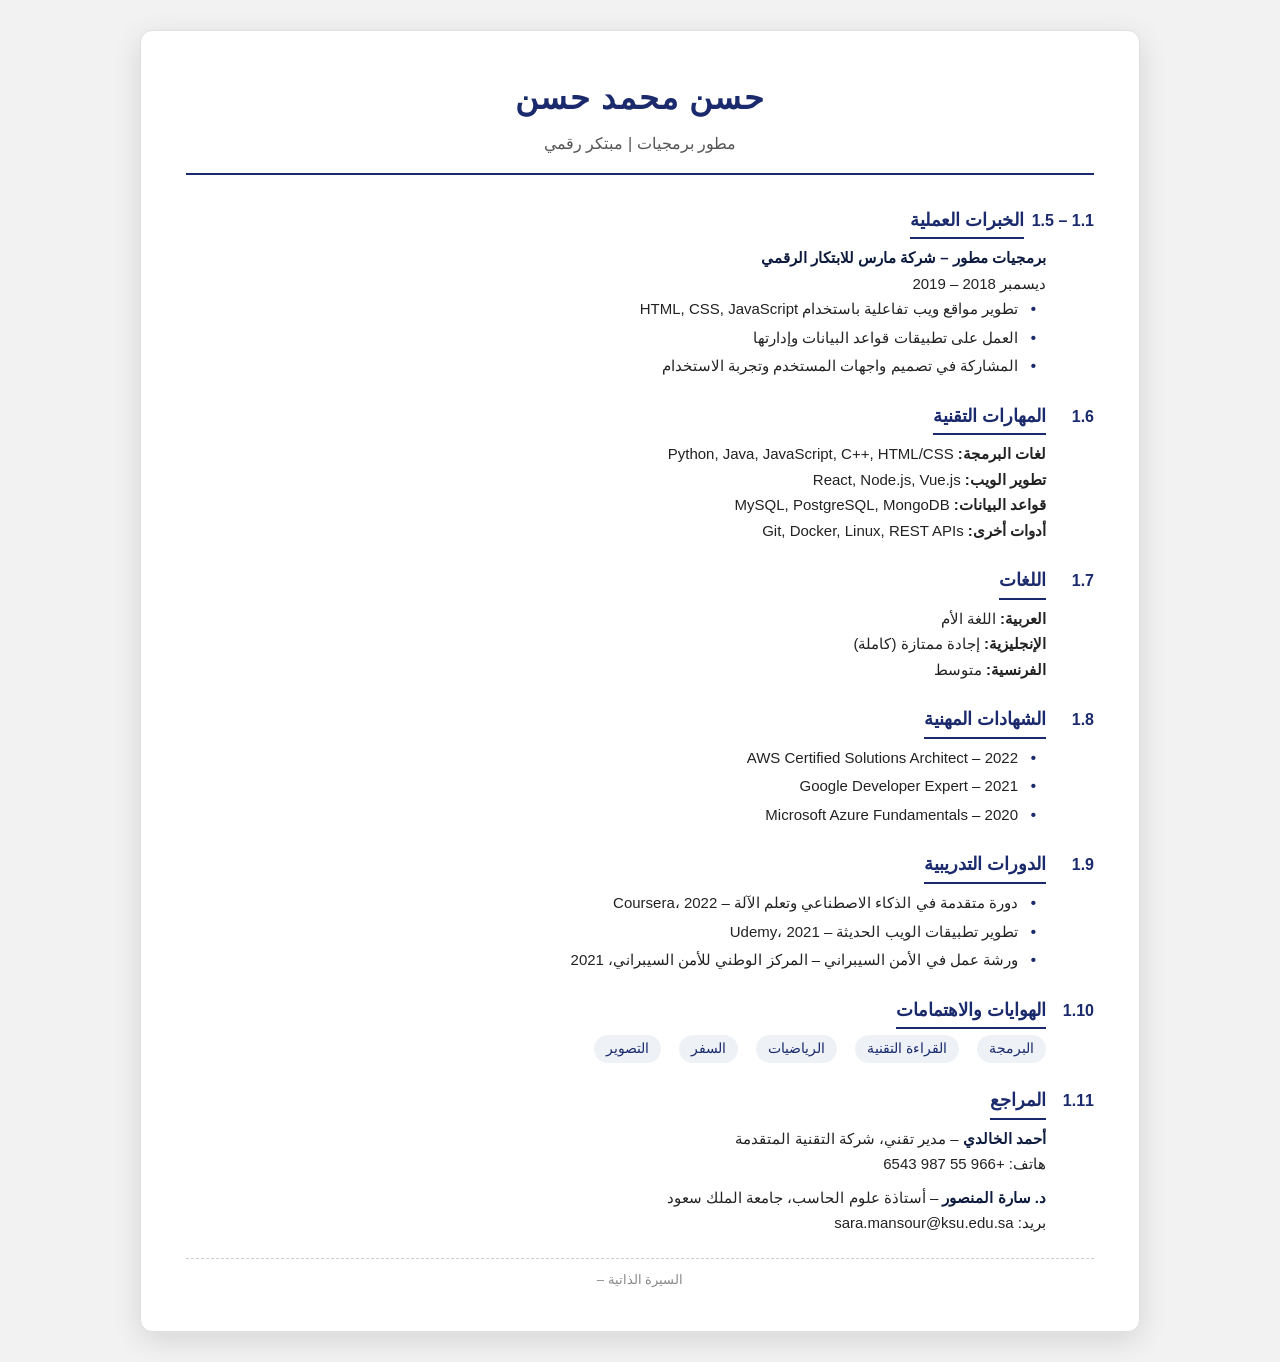
==== index.html @ 8f09f0d6 "Add files via upload" ====
<!DOCTYPE html>
<html lang="ar" dir="rtl">
<head>
    <meta charset="UTF-8" />
    <meta name="viewport" content="width=device-width, initial-scale=1.0"/>
    <title>حسن محمد حسن</title>
    
    <!-- ربط ملف CSS الخارجي -->
    <link rel="stylesheet" type="text/css" href="style.css">
</head>
<body>

<div class="cv-container">

    <!-- الاسم -->
    <div class="name-title">
        <h1> حسن محمد حسن</h1>
        <p>مطور برمجيات | مبتكر رقمي</p>
    </div>

    <!-- 1.1 – 1.5 الخبرات -->
    <div class="section">
        <div class="section-header">
            <span class="code">1.1 – 1.5</span>
            <span class="title">الخبرات العملية</span>
        </div>
        <div class="section-content">
            <div class="sub-title">برمجيات مطور – شركة مارس للابتكار الرقمي</div>
            <div>ديسمبر 2018 – 2019</div>
            <ul>
                <li>تطوير مواقع ويب تفاعلية باستخدام HTML, CSS, JavaScript</li>
                <li>العمل على تطبيقات قواعد البيانات وإدارتها</li>
                <li>المشاركة في تصميم واجهات المستخدم وتجربة الاستخدام</li>
            </ul>
        </div>
    </div>

    <!-- 1.6 المهارات التقنية -->
    <div class="section">
        <div class="section-header">
            <span class="code">1.6</span>
            <span class="title">المهارات التقنية</span>
        </div>
        <div class="section-content">
            <div><strong>لغات البرمجة:</strong> Python, Java, JavaScript, C++, HTML/CSS</div>
            <div><strong>تطوير الويب:</strong> React, Node.js, Vue.js</div>
            <div><strong>قواعد البيانات:</strong> MySQL, PostgreSQL, MongoDB</div>
            <div><strong>أدوات أخرى:</strong> Git, Docker, Linux, REST APIs</div>
        </div>
    </div>

    <!-- 1.7 اللغات -->
    <div class="section">
        <div class="section-header">
            <span class="code">1.7</span>
            <span class="title">اللغات</span>
        </div>
        <div class="section-content">
            <div><strong>العربية:</strong> اللغة الأم</div>
            <div><strong>الإنجليزية:</strong> إجادة ممتازة (كاملة)</div>
            <div><strong>الفرنسية:</strong> متوسط</div>
        </div>
    </div>

    <!-- 1.8 الشهادات -->
    <div class="section">
        <div class="section-header">
            <span class="code">1.8</span>
            <span class="title">الشهادات المهنية</span>
        </div>
        <div class="section-content">
            <ul>
                <li>AWS Certified Solutions Architect – 2022</li>
                <li>Google Developer Expert – 2021</li>
                <li>Microsoft Azure Fundamentals – 2020</li>
            </ul>
        </div>
    </div>

    <!-- 1.9 الدورات -->
    <div class="section">
        <div class="section-header">
            <span class="code">1.9</span>
            <span class="title">الدورات التدريبية</span>
        </div>
        <div class="section-content">
            <ul>
                <li>دورة متقدمة في الذكاء الاصطناعي وتعلم الآلة – Coursera، 2022</li>
                <li>تطوير تطبيقات الويب الحديثة – Udemy، 2021</li>
                <li>ورشة عمل في الأمن السيبراني – المركز الوطني للأمن السيبراني، 2021</li>
            </ul>
        </div>
    </div>

    <!-- 1.10 الهوايات -->
    <div class="section">
        <div class="section-header">
            <span class="code">1.10</span>
            <span class="title">الهوايات والاهتمامات</span>
        </div>
        <div class="section-content">
            <div class="inline-list">
                <span>البرمجة</span>
                <span>القراءة التقنية</span>
                <span>الرياضيات</span>
                <span>السفر</span>
                <span>التصوير</span>
            </div>
        </div>
    </div>

    <!-- 1.11 المراجع -->
    <div class="section">
        <div class="section-header">
            <span class="code">1.11</span>
            <span class="title">المراجع</span>
        </div>
        <div class="section-content">
            <div class="ref-item">
                <strong>أحمد الخالدي</strong> – مدير تقني، شركة التقنية المتقدمة<br>
                هاتف: +966 55 987 6543
            </div>
            <div class="ref-item">
                <strong>د. سارة المنصور</strong> – أستاذة علوم الحاسب، جامعة الملك سعود<br>
                بريد: sara.mansour@ksu.edu.sa
            </div>
        </div>
    </div>

    <!-- تذييل بسيط -->
    <hr>
    <div class="footer">
        السيرة الذاتية – 
    </div>

</div>

</body>
</html>
---- style.css ----
* {
    margin: 0;
    padding: 0;
    box-sizing: border-box;
}

body {
    background-color: #f2f2f2;
    font-family: 'Segoe UI', Tahoma, Geneva, Verdana, sans-serif;
    font-size: 15px;
    color: #222222;
    display: flex;
    justify-content: center;
    align-items: center;
    min-height: 100vh;
    padding: 30px 20px;
    line-height: 1.7;
}

.cv-container {
    max-width: 1000px;
    width: 100%;
    background-color: #ffffff;
    border-radius: 12px;
    border: 1px solid #e0e0e0;
    box-shadow: 0 8px 30px rgba(0,0,0,0.12);
    padding: 40px 45px;
    direction: rtl;
}

/* عنوان رئيسي */
.name-title {
    text-align: center;
    margin-bottom: 30px;
    border-bottom: 2px solid #1a2a6c;
    padding-bottom: 15px;
}

.name-title h1 {
    font-size: 32px;
    color: #1a2a6c;
    font-weight: bold;
    letter-spacing: 1px;
}

.name-title p {
    font-size: 16px;
    color: #555555;
    margin-top: 5px;
}

/* كل قسم */
.section {
    margin-bottom: 22px;
}

.section-header {
    display: flex;
    align-items: baseline;
    gap: 8px;
    margin-bottom: 6px;
}

.section-header .code {
    font-weight: bold;
    color: #1a2a6c;
    font-size: 16px;
    min-width: 40px;
}

.section-header .title {
    font-weight: bold;
    font-size: 18px;
    color: #1a2a6c;
    border-bottom: 2px solid #1a2a6c;
    padding-bottom: 2px;
}

.section-content {
    padding-right: 48px;
    font-size: 15px;
    color: #222222;
    text-align: right;
}

.section-content .sub-title {
    font-weight: 600;
    color: #0d1b3e;
    margin-top: 5px;
}

.section-content ul {
    list-style: none;
    padding-right: 10px;
}

.section-content ul li {
    position: relative;
    padding-right: 18px;
    margin-bottom: 3px;
}

.section-content ul li::before {
    content: "•";
    position: absolute;
    right: 0;
    color: #1a2a6c;
    font-weight: bold;
}

.inline-list {
    display: flex;
    flex-wrap: wrap;
    gap: 6px 18px;
}

.inline-list span {
    display: inline-block;
    background-color: #eef2f7;
    padding: 2px 12px;
    border-radius: 20px;
    font-size: 14px;
    color: #1a2a6c;
}

.ref-item {
    margin-bottom: 8px;
}

.ref-item strong {
    color: #0d1b3e;
    font-weight: bold;
}

hr {
    margin: 18px 0 10px 0;
    border: 0;
    border-top: 1px dashed #cccccc;
}

.footer {
    text-align: center;
    font-size: 13px;
    color: #888888;
    margin-top: 5px;
}

/* للطباعة أو الشاشات الصغيرة */
@media (max-width: 600px) {
    .cv-container {
        padding: 20px 15px;
    }
    .section-content {
        padding-right: 20px;
    }
    .inline-list {
        gap: 4px 10px;
    }
}
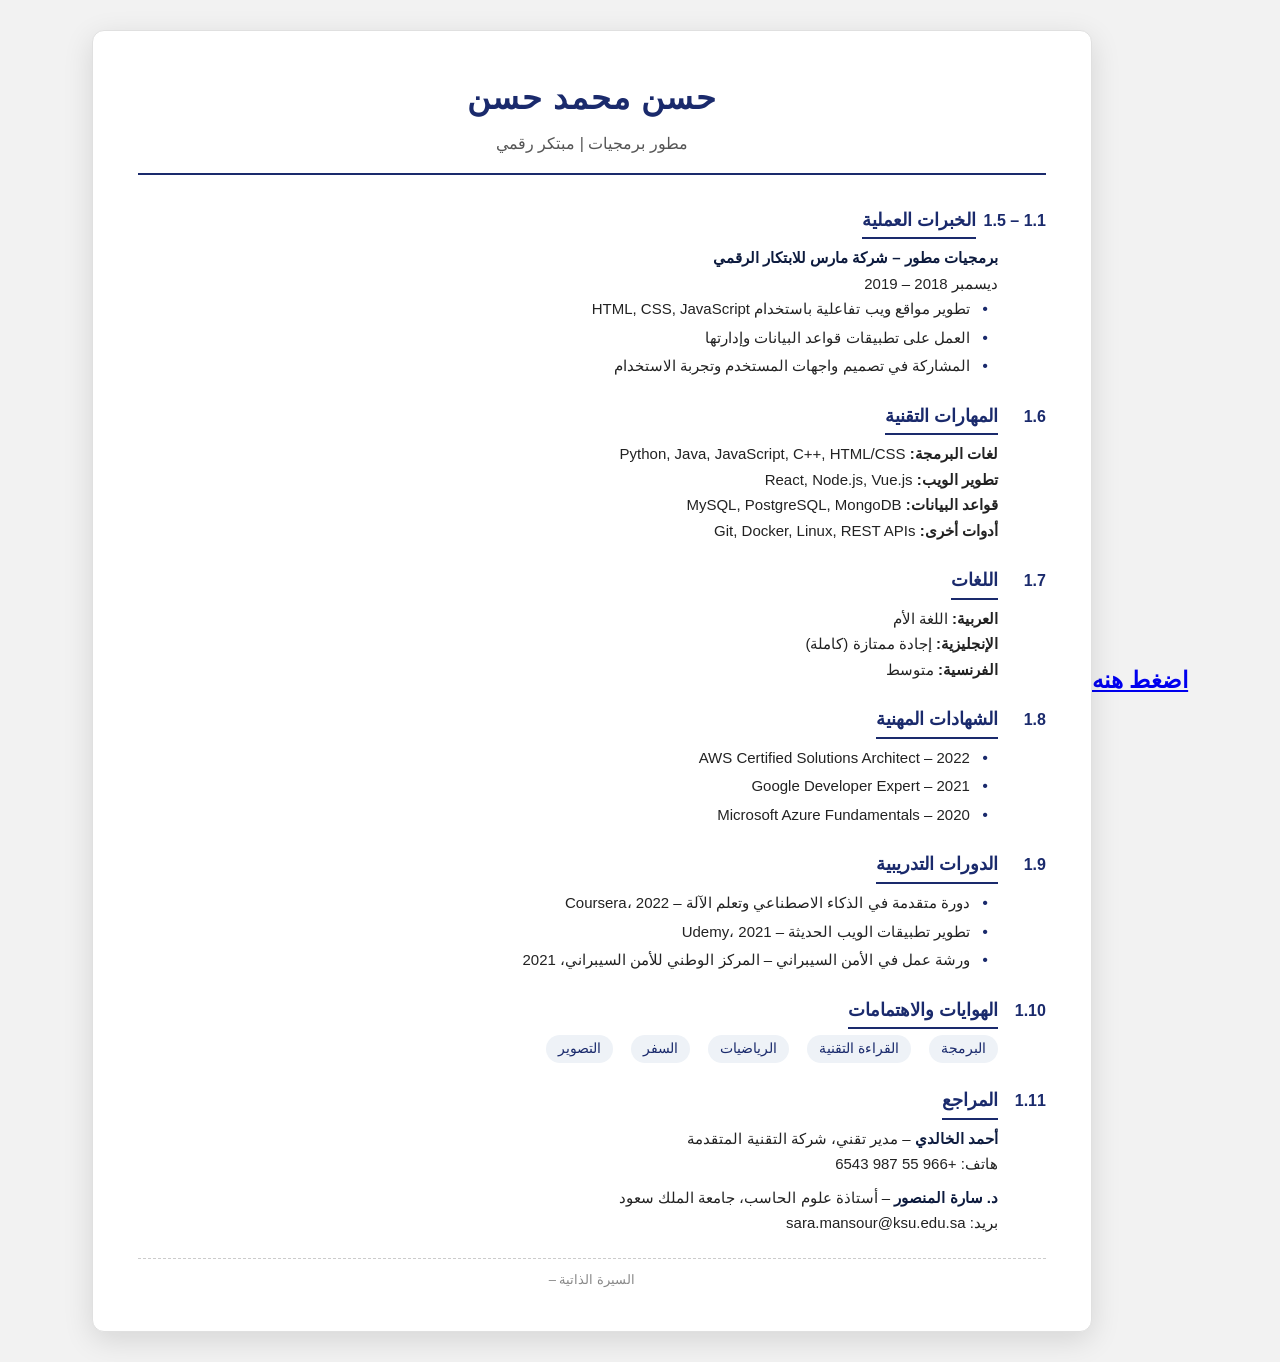
==== commit a19b8674: "Update index.html" ====
--- a/index.html
+++ b/index.html
@@ -9,7 +9,7 @@
     <link rel="stylesheet" type="text/css" href="style.css">
 </head>
 <body>
-
+<h2> <a href="1.html">اضغط هنه</a></h2>
 <div class="cv-container">
 
     <!-- الاسم -->
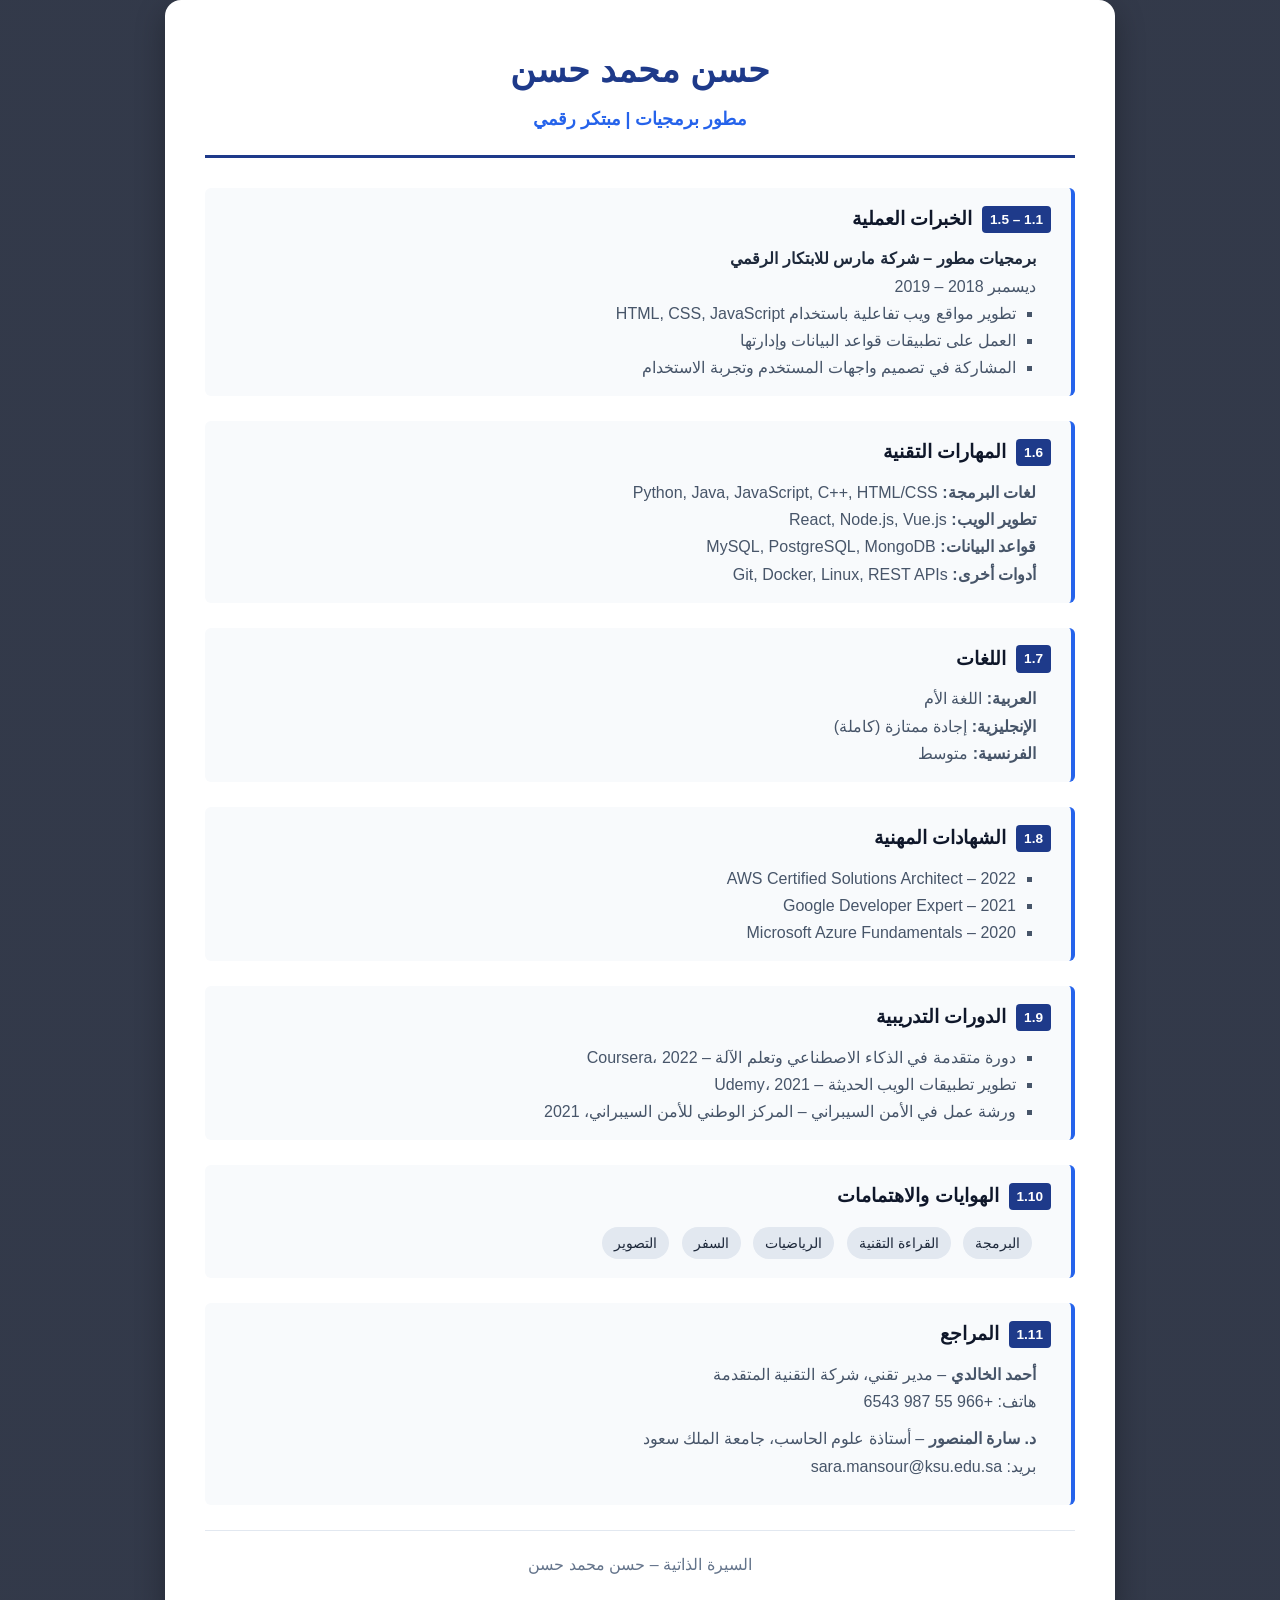
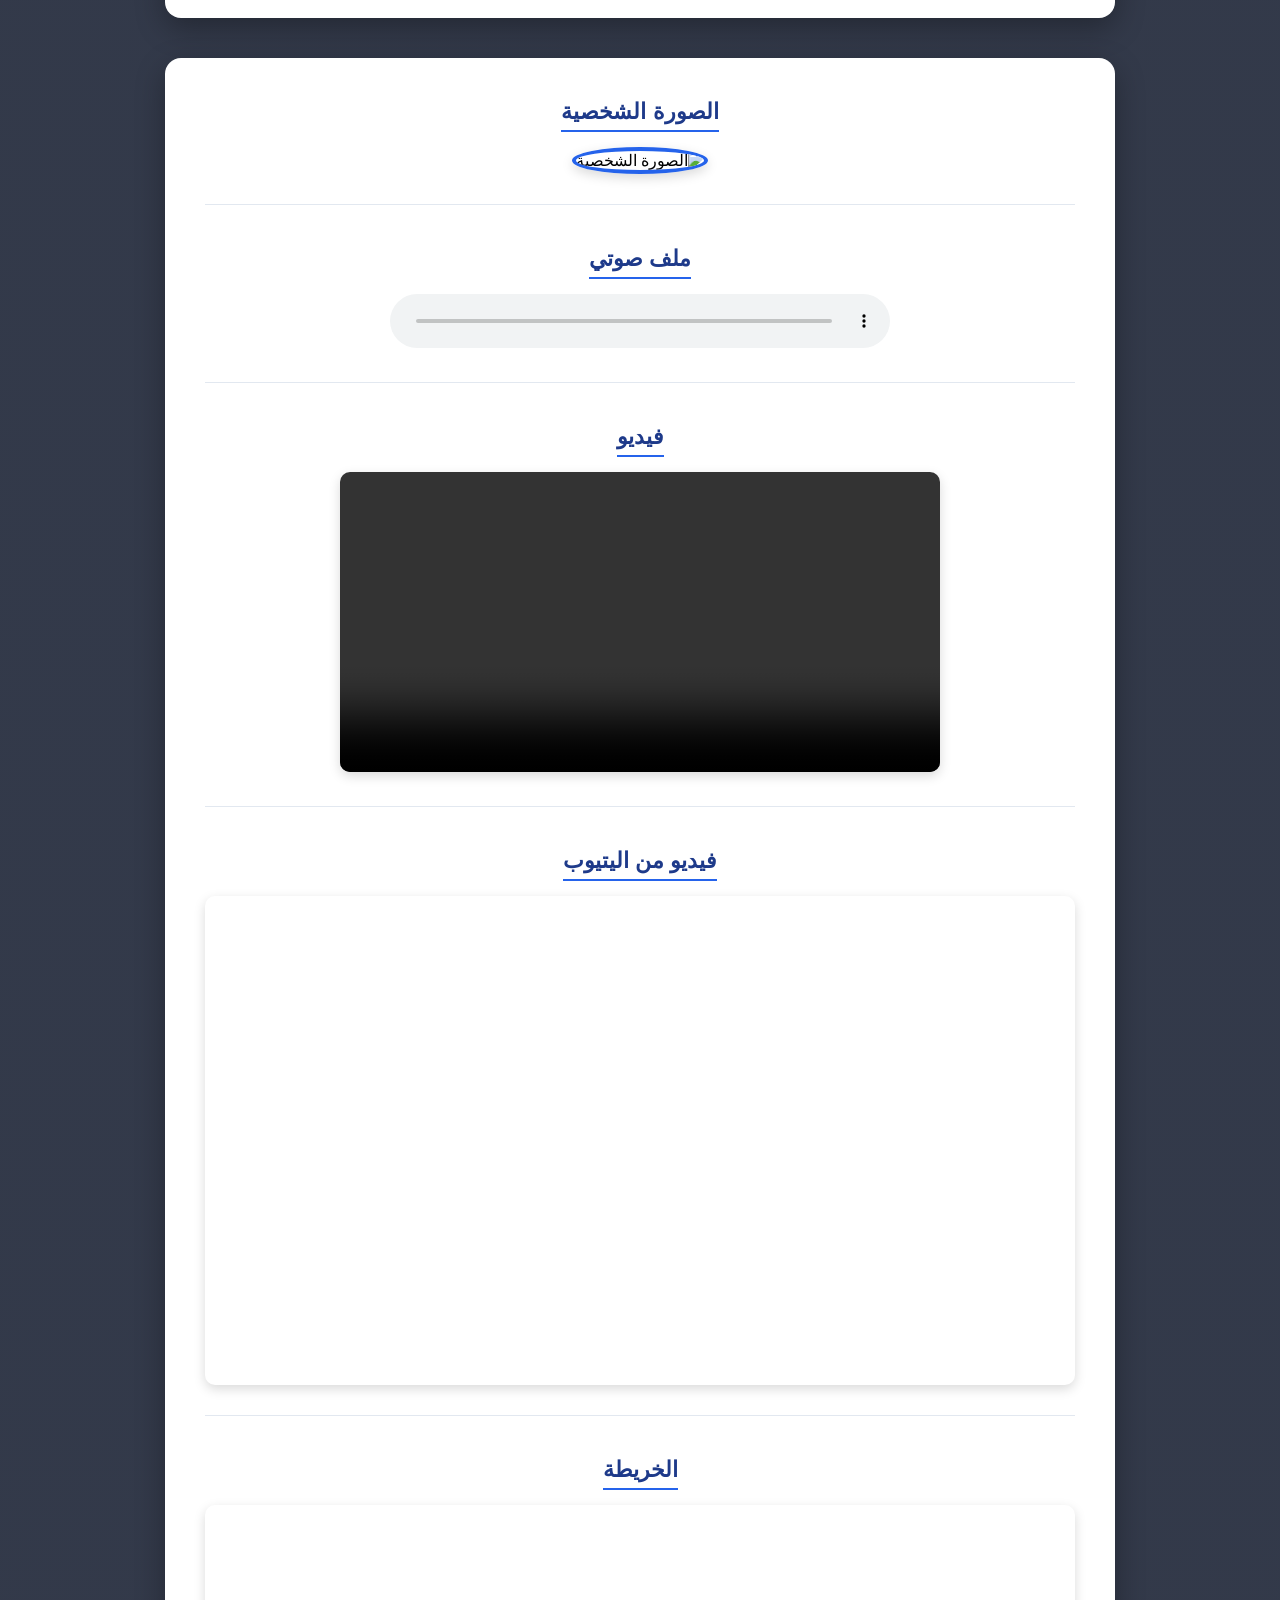
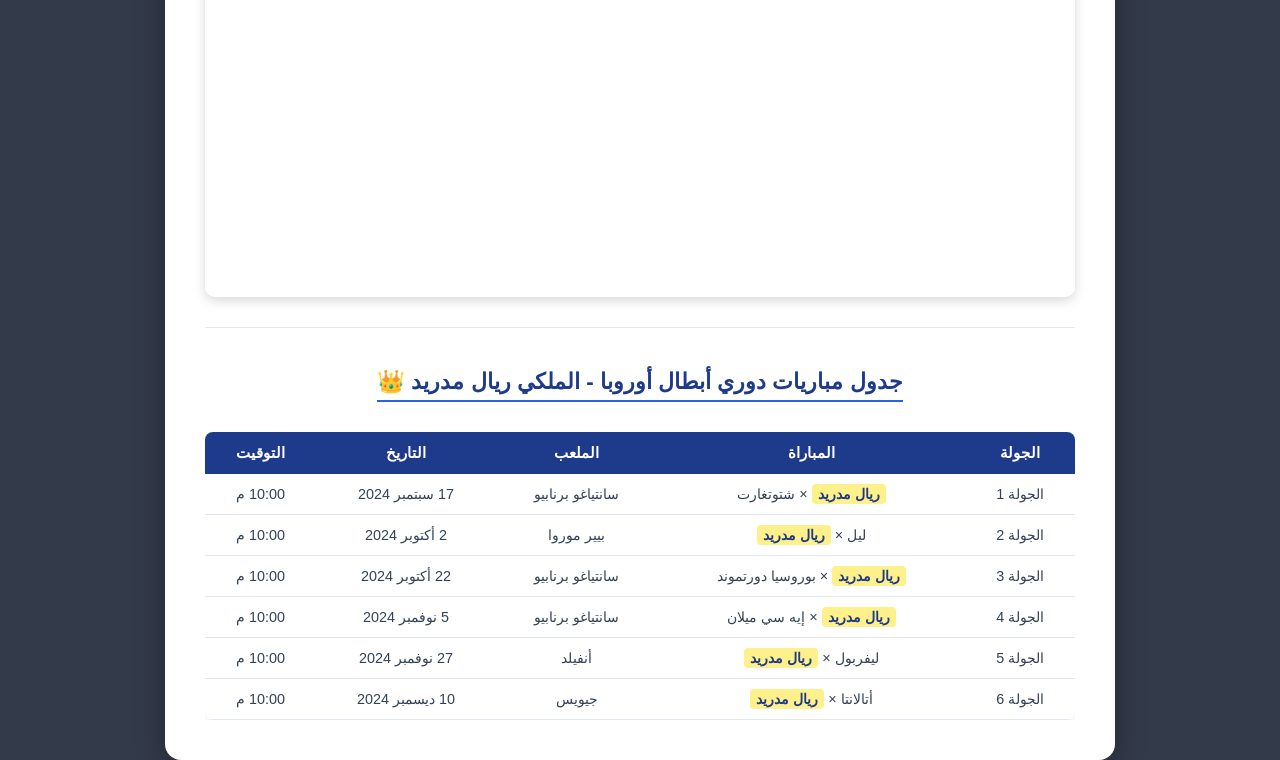
==== commit bfaff9f2: "Add files via upload" ====
--- a/index.html
+++ b/index.html
@@ -3,18 +3,256 @@
 <head>
     <meta charset="UTF-8" />
     <meta name="viewport" content="width=device-width, initial-scale=1.0"/>
-    <title>حسن محمد حسن</title>
+    <title>السيرة الذاتية - حسن محمد حسن</title>
     
-    <!-- ربط ملف CSS الخارجي -->
-    <link rel="stylesheet" type="text/css" href="style.css">
+    <style>
+        /* --- 1. إعدادات العامة والخلفية --- */
+        * {
+            box-sizing: border-box;
+            margin: 0;
+            padding: 0;
+            font-family: 'Segoe UI', Tahoma, Geneva, Verdana, sans-serif;
+        }
+
+        body {
+            /* خلفية الصفحة صورة مع طبق تعتيم شفافة للقراءة المريحة */
+            background: linear-gradient(rgba(15, 23, 42, 0.85), rgba(15, 23, 42, 0.85)), 
+            url('bg.jpg') no-repeat center center fixed;
+
+        }
+
+        /* --- 2. حاوية السيرة الذاتية --- */
+        .cv-container {
+            max-width: 950px;
+            margin: 0 auto 40px auto;
+            background: #ffffff;
+            border-radius: 16px;
+            box-shadow: 0 10px 30px rgba(0,0,0,0.3);
+            padding: 40px;
+            line-height: 1.7;
+        }
+
+        .name-title {
+            text-align: center;
+            border-bottom: 3px solid #1e3a8a;
+            padding-bottom: 20px;
+            margin-bottom: 30px;
+        }
+
+        .name-title h1 {
+            color: #1e3a8a;
+            font-size: 2.2rem;
+            margin-bottom: 5px;
+        }
+
+        .name-title p {
+            color: #2563eb;
+            font-size: 1.1rem;
+            font-weight: 600;
+        }
+
+        /* تنسيقات أقسام CV */
+        .section {
+            margin-bottom: 25px;
+            background: #f8fafc;
+            border-right: 4px solid #2563eb;
+            border-radius: 6px;
+            padding: 15px 20px;
+        }
+
+        .section-header {
+            display: flex;
+            align-items: center;
+            gap: 10px;
+            margin-bottom: 10px;
+        }
+
+        .section-header .code {
+            background: #1e3a8a;
+            color: white;
+            padding: 2px 8px;
+            border-radius: 4px;
+            font-size: 0.85rem;
+            font-weight: bold;
+        }
+
+        .section-header .title {
+            font-size: 1.2rem;
+            font-weight: bold;
+            color: #0f172a;
+        }
+
+        .section-content {
+            padding-right: 15px;
+            color: #475569;
+        }
+
+        .section-content ul {
+            list-style-type: square;
+            padding-right: 20px;
+        }
+
+        .sub-title {
+            font-weight: bold;
+            color: #1e293b;
+        }
+
+        .inline-list span {
+            display: inline-block;
+            background: #e2e8f0;
+            color: #1e293b;
+            padding: 4px 12px;
+            border-radius: 20px;
+            font-size: 0.9rem;
+            margin: 4px;
+        }
+
+        .ref-item {
+            margin-bottom: 10px;
+        }
+
+        .footer {
+            text-align: center;
+            margin-top: 20px;
+            color: #64748b;
+            font-weight: 500;
+        }
+
+        /* --- 3. قسم الوسائط والمحتوى الإضافي --- */
+        .media-section {
+            max-width: 950px;
+            margin: 0 auto;
+            background: #ffffff;
+            border-radius: 16px;
+            box-shadow: 0 10px 30px rgba(0,0,0,0.3);
+            padding: 40px;
+            text-align: center;
+        }
+
+        .media-block {
+            margin-bottom: 40px;
+            padding-bottom: 30px;
+            border-bottom: 1px solid #e2e8f0;
+        }
+
+        .media-block:last-child {
+            border-bottom: none;
+            margin-bottom: 0;
+            padding-bottom: 0;
+        }
+
+        .media-title {
+            font-size: 1.4rem;
+            color: #1e3a8a;
+            margin-bottom: 15px;
+            display: inline-block;
+            border-bottom: 2px solid #2563eb;
+            padding-bottom: 5px;
+        }
+
+        /* الصور والوسائط المتجاوبة */
+        .profile-img {
+            width: 220px;
+            height: 220px;
+            object-fit: cover;
+            border-radius: 50%;
+            border: 4px solid #2563eb;
+            box-shadow: 0 4px 12px rgba(0,0,0,0.15);
+        }
+
+        audio {
+            width: 100%;
+            max-width: 500px;
+            outline: none;
+        }
+
+        video {
+            width: 100%;
+            max-width: 600px;
+            height: auto;
+            border-radius: 10px;
+            box-shadow: 0 4px 12px rgba(0,0,0,0.15);
+        }
+
+        .responsive-iframe-container {
+            position: relative;
+            overflow: hidden;
+            width: 100%;
+            padding-top: 56.25%; /* نسبة 16:9 */
+            border-radius: 10px;
+            box-shadow: 0 4px 12px rgba(0,0,0,0.15);
+        }
+
+        .responsive-iframe-container iframe {
+            position: absolute;
+            top: 0;
+            left: 0;
+            width: 100%;
+            height: 100%;
+            border: 0;
+        }
+
+        /* --- 4. جدول مباريات ريال مدريد (دوري الأبطال) --- */
+        .ucl-table-container {
+            overflow-x: auto;
+            margin-top: 15px;
+        }
+
+        .ucl-table {
+            width: 100%;
+            border-collapse: collapse;
+            text-align: center;
+            background: #ffffff;
+            border-radius: 8px;
+            overflow: hidden;
+            box-shadow: 0 2px 8px rgba(0,0,0,0.08);
+        }
+
+        .ucl-table th {
+            background-color: #1e3a8a;
+            color: #ffffff;
+            padding: 12px 15px;
+            font-size: 0.95rem;
+        }
+
+        .ucl-table td {
+            padding: 12px 15px;
+            border-bottom: 1px solid #e2e8f0;
+            color: #334155;
+            font-size: 0.9rem;
+        }
+
+        .ucl-table tr:hover {
+            background-color: #f1f5f9;
+        }
+
+        .rm-highlight {
+            font-weight: bold;
+            color: #1e3a8a;
+            background-color: #fef08a;
+            padding: 2px 6px;
+            border-radius: 4px;
+        }
+
+        .note-box {
+            background: #eff6ff;
+            color: #1d4ed8;
+            padding: 15px;
+            border-radius: 8px;
+            font-weight: bold;
+            margin-top: 25px;
+            border: 1px solid #bfdbfe;
+        }
+    </style>
 </head>
 <body>
-<h2> <a href="1.html">اضغط هنه</a></h2>
+
+<!-- ================= 1. قسم السيرة الذاتية ================= -->
 <div class="cv-container">
 
-    <!-- الاسم -->
+    <!-- الاسم واللقب -->
     <div class="name-title">
-        <h1> حسن محمد حسن</h1>
+        <h1>حسن محمد حسن</h1>
         <p>مطور برمجيات | مبتكر رقمي</p>
     </div>
 
@@ -127,11 +365,140 @@
         </div>
     </div>
 
-    <!-- تذييل بسيط -->
-    <hr>
+    <hr style="border: none; border-top: 1px solid #e2e8f0; margin: 20px 0;">
     <div class="footer">
-        السيرة الذاتية – 
-    </div>
+        السيرة الذاتية – حسن محمد حسن
+    </div>
+
+</div>
+
+
+<!-- ================= 2. قسم الوسائط والجدول بالترتيب المطلوب ================= -->
+<div class="media-section">
+
+    <!-- أولاً: الصورة الشخصية (تحت السي في مباشرة) -->
+    <div class="media-block">
+        <h3 class="media-title">الصورة الشخصية</h3>
+        <div>
+            <!-- يمكنك تغيير الرابط إلى مسار صورتك الخاصة مثل profile.jpg -->
+            <img src="hsan.jpg" alt="الصورة الشخصية" class="profile-img">
+        </div>
+    </div>
+
+    <!-- ثانياً: الصوت -->
+    <div class="media-block">
+        <h3 class="media-title">ملف صوتي </h3>
+        <div>
+            <audio controls>
+                <source src="sss.m4a" type="audio/mpeg">
+                متصفحك لا يدعم تشغيل الصوت.
+            </audio>
+        </div>
+    </div>
+
+    <!-- ثالثاً: الفيديو المحلي -->
+    <div class="media-block">
+        <h3 class="media-title">          فيديو   
+        </h3>
+
+     
+        <div>
+            <video controls>
+                <source src="vi.mp4" type="video/mp4">
+                متصفحك لا يدعم تشغيل الفيديو.
+            </video>
+        </div>
+    </div>
+
+    <!-- رابعاً: فيديو اليوتيوب -->
+    <div class="media-block">
+        <h3 class="media-title">فيديو من اليتيوب</h3>
+        <div class="responsive-iframe-container">
+            <iframe 
+            src="https://www.youtube.com/embed/hngMMK3DvPQ" 
+            title="YouTube video player" 
+            allow="accelerometer; autoplay; clipboard-write; encrypted-media; gyroscope; picture-in-picture" 
+            allowfullscreen>
+        </iframe>
+        
+        </div>
+    </div>
+
+    <!-- خامساً: الخريطة -->
+    <div class="media-block">
+        <h3 class="media-title">الخريطة</h3>
+        <div class="responsive-iframe-container" style="padding-top: 45%;">
+            <iframe 
+                src="https://www.google.com/maps/embed?pb=!1m18!1m12!1m3!1d15462.5!2d44.07!3d13.62!2m3!1f0!2f0!3f0!3m2!1i1024!2i768!4f13.1!3m3!1m2!1s0x161c16f2c79690f3%3A0x8e8749c95b6a5a29!2sAl%20Hawban%2C%20Yemen!5e0!3m2!1sar!2s!4v1650000000000!5m2!1sar!2s" 
+                allowfullscreen="" 
+                loading="lazy">
+            </iframe>
+        </div>
+    </div>
+
+    <!-- سادساً: جدول مباريات دوري الأبطال (الملك ريال مدريد) -->
+    <div class="media-block">
+        <h3 class="media-title">جدول مباريات دوري أبطال أوروبا - الملكي ريال مدريد 👑</h3>
+        <div class="ucl-table-container">
+            <table class="ucl-table">
+                <thead>
+                    <tr>
+                        <th>الجولة</th>
+                        <th>المباراة</th>
+                        <th>الملعب</th>
+                        <th>التاريخ</th>
+                        <th>التوقيت</th>
+                    </tr>
+                </thead>
+                <tbody>
+                    <tr>
+                        <td>الجولة 1</td>
+                        <td><span class="rm-highlight">ريال مدريد</span> × شتوتغارت</td>
+                        <td>سانتياغو برنابيو</td>
+                        <td>17 سبتمبر 2024</td>
+                        <td>10:00 م</td>
+                    </tr>
+                    <tr>
+                        <td>الجولة 2</td>
+                        <td>ليل × <span class="rm-highlight">ريال مدريد</span></td>
+                        <td>بيير موروا</td>
+                        <td>2 أكتوبر 2024</td>
+                        <td>10:00 م</td>
+                    </tr>
+                    <tr>
+                        <td>الجولة 3</td>
+                        <td><span class="rm-highlight">ريال مدريد</span> × بوروسيا دورتموند</td>
+                        <td>سانتياغو برنابيو</td>
+                        <td>22 أكتوبر 2024</td>
+                        <td>10:00 م</td>
+                    </tr>
+                    <tr>
+                        <td>الجولة 4</td>
+                        <td><span class="rm-highlight">ريال مدريد</span> × إيه سي ميلان</td>
+                        <td>سانتياغو برنابيو</td>
+                        <td>5 نوفمبر 2024</td>
+                        <td>10:00 م</td>
+                    </tr>
+                    <tr>
+                        <td>الجولة 5</td>
+                        <td>ليفربول × <span class="rm-highlight">ريال مدريد</span></td>
+                        <td>أنفيلد</td>
+                        <td>27 نوفمبر 2024</td>
+                        <td>10:00 م</td>
+                    </tr>
+                    <tr>
+                        <td>الجولة 6</td>
+                        <td>أتالانتا × <span class="rm-highlight">ريال مدريد</span></td>
+                        <td>جيويس</td>
+                        <td>10 ديسمبر 2024</td>
+                        <td>10:00 م</td>
+                    </tr>
+                </tbody>
+            </table>
+        </div>
+    </div>
+
+
 
 </div>
 
